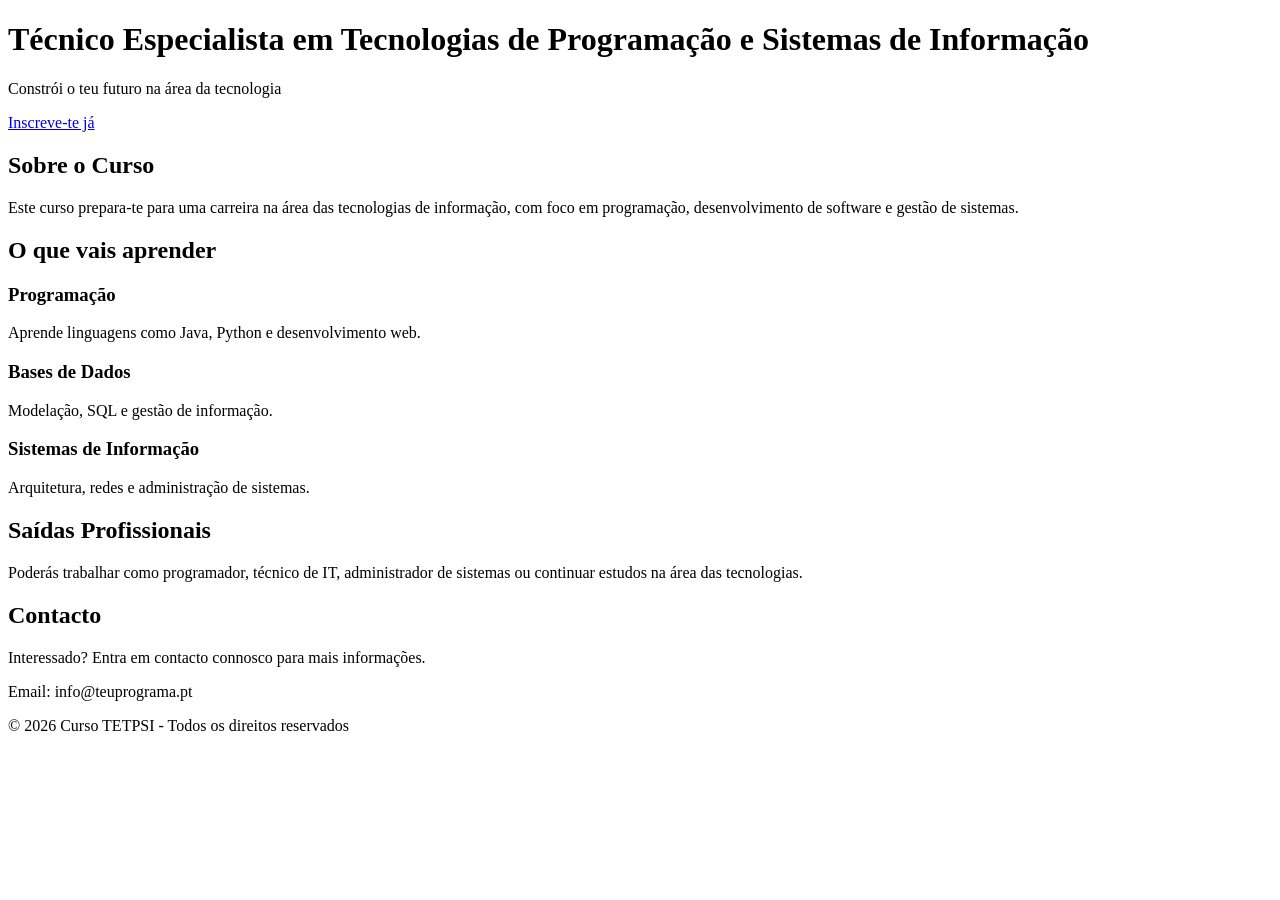
==== index.html @ b31635e3 "16commit" ====
<!DOCTYPE html>
<html lang="pt">
<head>
  <meta charset="UTF-8">
  <meta name="viewport" content="width=device-width, initial-scale=1.0">
  <title>Curso TETPSI</title>
  <link rel="stylesheet" href="styles.css">
</head>
<body>

<header>
  <h1>Técnico Especialista em Tecnologias de Programação e Sistemas de Informação</h1>
  <p>Constrói o teu futuro na área da tecnologia</p>
  <a href="#contacto" class="btn">Inscreve-te já</a>
</header>

<section>
  <h2>Sobre o Curso</h2>
  <p>
    Este curso prepara-te para uma carreira na área das tecnologias de informação,
    com foco em programação, desenvolvimento de software e gestão de sistemas.
  </p>
</section>

<section>
  <h2>O que vais aprender</h2>
  <div class="features">
    <div class="feature">
      <h3>Programação</h3>
      <p>Aprende linguagens como Java, Python e desenvolvimento web.</p>
    </div>
    <div class="feature">
      <h3>Bases de Dados</h3>
      <p>Modelação, SQL e gestão de informação.</p>
    </div>
    <div class="feature">
      <h3>Sistemas de Informação</h3>
      <p>Arquitetura, redes e administração de sistemas.</p>
    </div>
  </div>
</section>

<section>
  <h2>Saídas Profissionais</h2>
  <p>
    Poderás trabalhar como programador, técnico de IT, administrador de sistemas
    ou continuar estudos na área das tecnologias.
  </p>
</section>

<section id="contacto">
  <h2>Contacto</h2>
  <p>Interessado? Entra em contacto connosco para mais informações.</p>
  <p>Email: info@teuprograma.pt</p>
</section>

<footer>
  <p>&copy; 2026 Curso TETPSI - Todos os direitos reservados</p>
</footer>

</body>
</html>
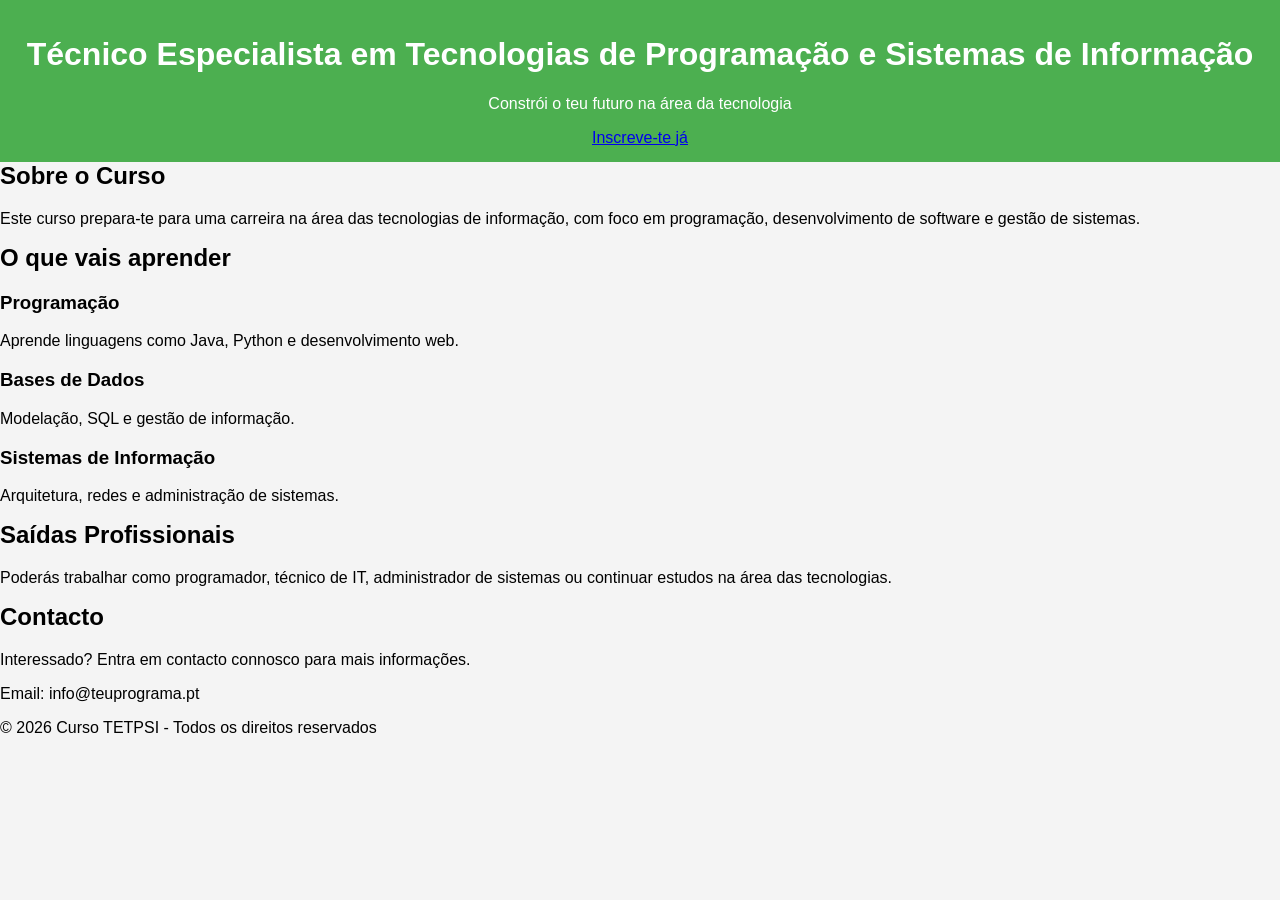
==== commit 2aad1201: "22commit(arranjar link)" ====
--- a/index.html
+++ b/index.html
@@ -4,7 +4,7 @@
   <meta charset="UTF-8">
   <meta name="viewport" content="width=device-width, initial-scale=1.0">
   <title>Curso TETPSI</title>
-  <link rel="stylesheet" href="styles.css">
+  <link rel="stylesheet" href="style.css">
 </head>
 <body>
 
--- a/style.css
+++ b/style.css
@@ -0,0 +1,56 @@
+body {
+  font-family: Arial, sans-serif;
+  margin: 0;
+  background: #f4f4f4;
+}
+
+header {
+  background: #4CAF50;
+  color: white;
+  padding: 15px;
+  text-align: center;
+}
+
+.container {
+  max-width: 800px;
+  margin: 30px auto;
+  background: white;
+  padding: 20px;
+  border-radius: 10px;
+  box-shadow: 0 0 10px rgba(0,0,0,0.1);
+}
+
+h2 {
+  margin-top: 0;
+}
+
+input, button {
+  padding: 10px;
+  margin: 5px 0;
+  width: 100%;
+  border-radius: 5px;
+  border: 1px solid #ccc;
+}
+
+button {
+  background: #4CAF50;
+  color: white;
+  border: none;
+  cursor: pointer;
+}
+
+button:hover {
+  background: #45a049;
+}
+
+ul {
+  list-style: none;
+  padding: 0;
+}
+
+li {
+  background: #eee;
+  margin: 5px 0;
+  padding: 10px;
+  border-radius: 5px;
+}
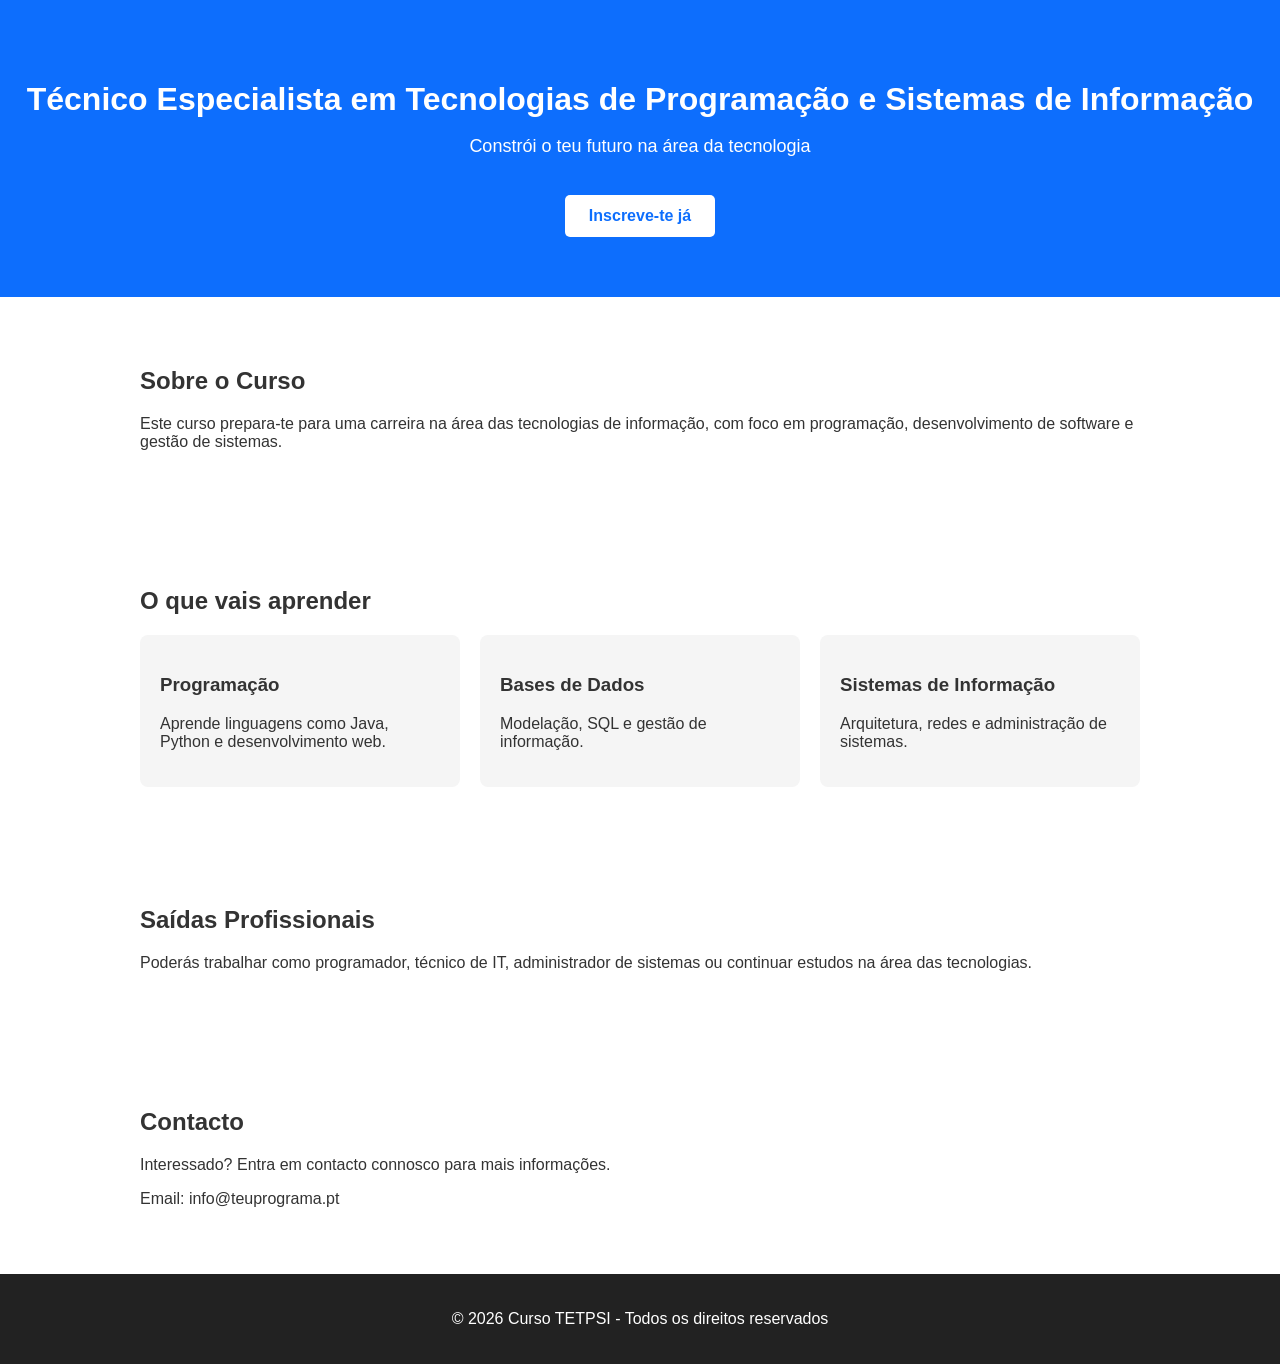
==== commit 6151d5da: "css corrigido" ====
--- a/index.html
+++ b/index.html
@@ -4,7 +4,7 @@
   <meta charset="UTF-8">
   <meta name="viewport" content="width=device-width, initial-scale=1.0">
   <title>Curso TETPSI</title>
-  <link rel="stylesheet" href="style.css">
+  <link rel="stylesheet" href="css/style.css">
 </head>
 <body>
 
--- a/css/style.css
+++ b/css/style.css
@@ -0,0 +1,57 @@
+body {
+  margin: 0;
+  font-family: Arial, sans-serif;
+  color: #333;
+}
+
+header {
+  background: #0d6efd;
+  color: white;
+  padding: 60px 20px;
+  text-align: center;
+}
+
+header h1 {
+  margin-bottom: 10px;
+}
+
+header p {
+  font-size: 18px;
+}
+
+.btn {
+  display: inline-block;
+  margin-top: 20px;
+  padding: 12px 24px;
+  background: white;
+  color: #0d6efd;
+  text-decoration: none;
+  border-radius: 5px;
+  font-weight: bold;
+}
+
+section {
+  padding: 50px 20px;
+  max-width: 1000px;
+  margin: auto;
+}
+
+.features {
+  display: flex;
+  flex-wrap: wrap;
+  gap: 20px;
+}
+
+.feature {
+  flex: 1 1 250px;
+  background: #f5f5f5;
+  padding: 20px;
+  border-radius: 8px;
+}
+
+footer {
+  background: #222;
+  color: white;
+  text-align: center;
+  padding: 20px;
+}
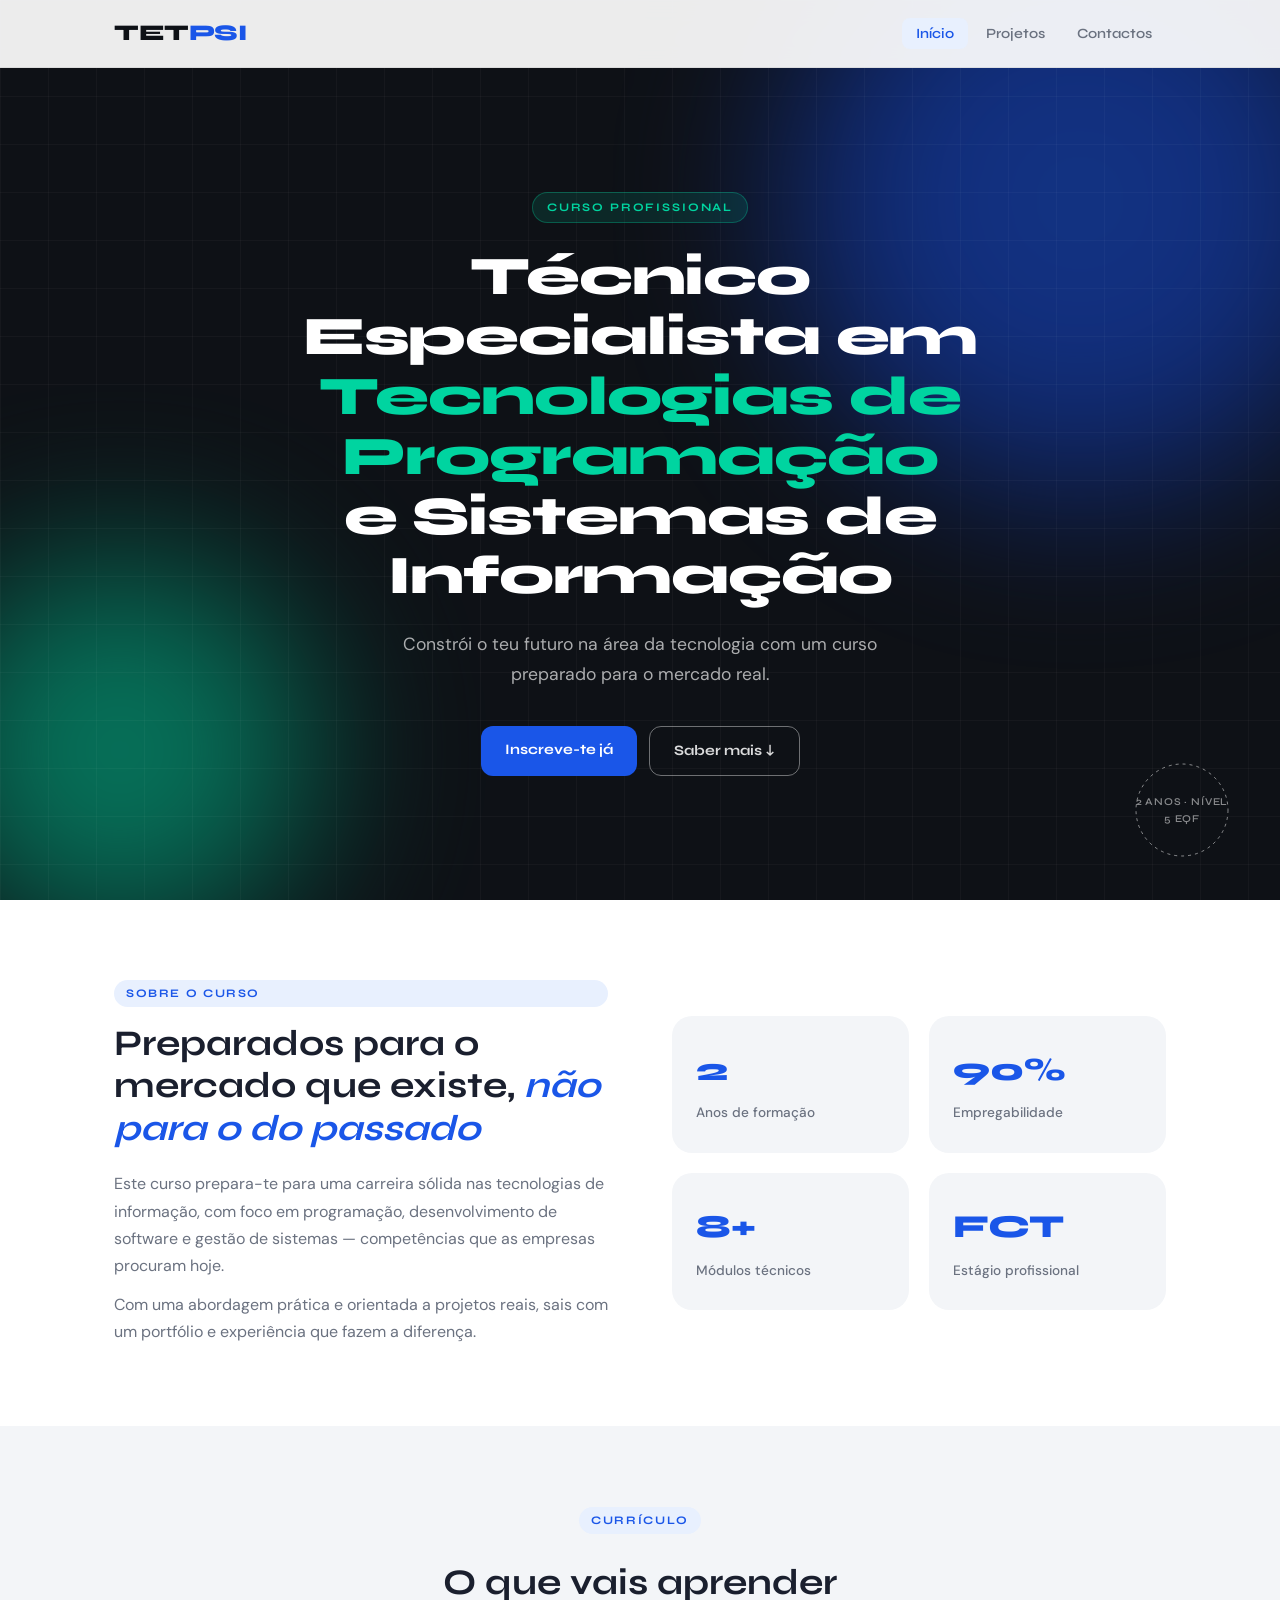
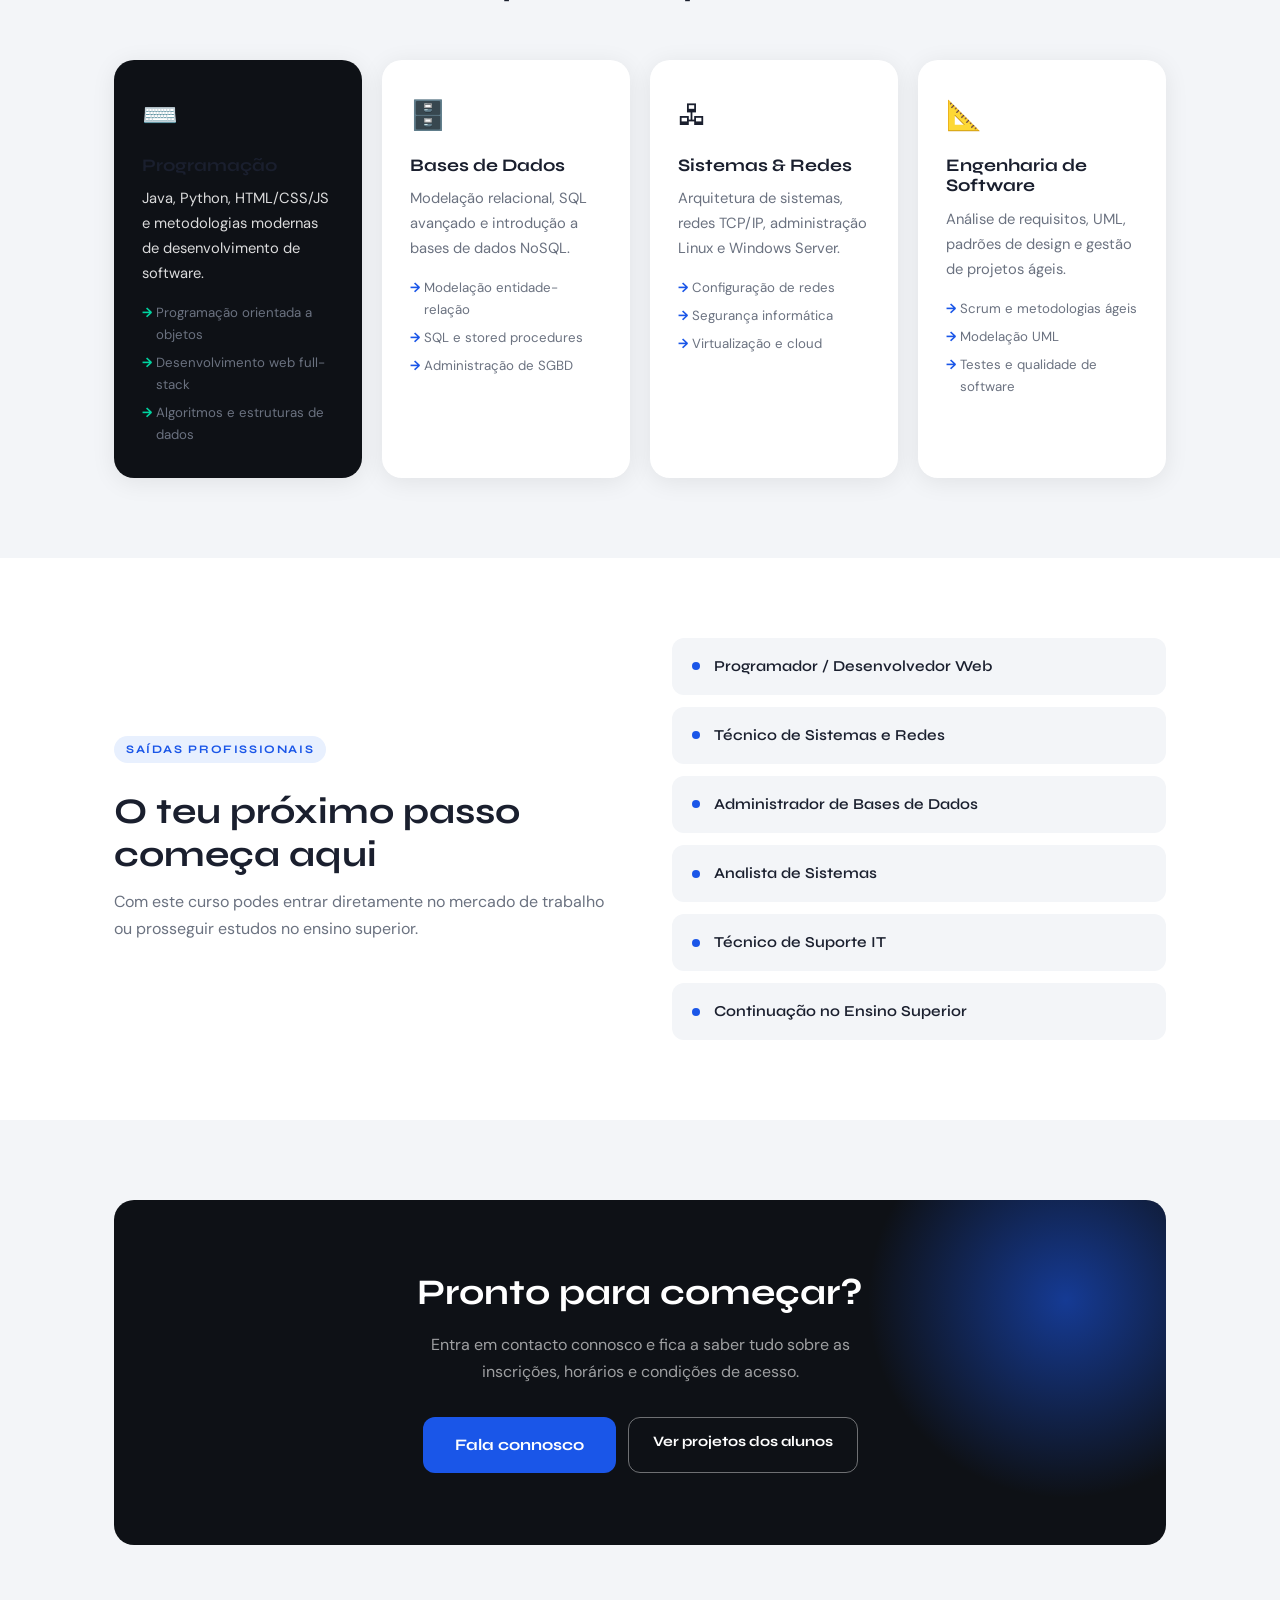
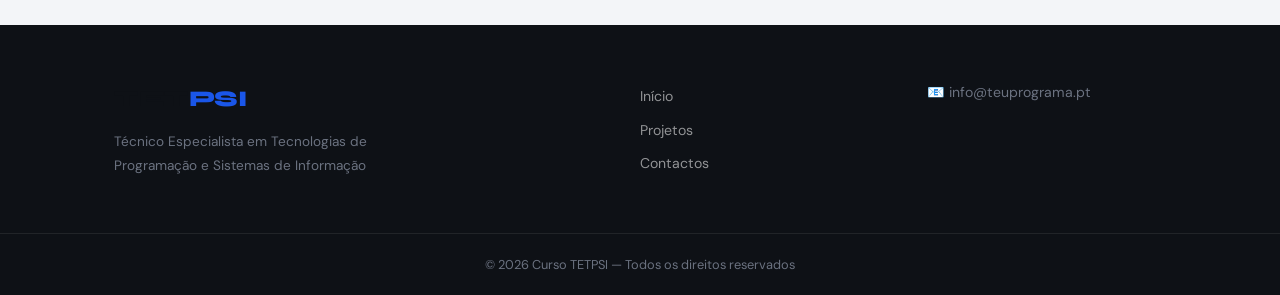
==== commit b9d12fa1: "Atualização da estrutura do site todo" ====
--- a/index.html
+++ b/index.html
@@ -5,58 +5,194 @@
   <meta name="viewport" content="width=device-width, initial-scale=1.0">
   <title>Curso TETPSI</title>
   <link rel="stylesheet" href="css/style.css">
+  <link rel="preconnect" href="https://fonts.googleapis.com">
+  <link rel="preconnect" href="https://fonts.gstatic.com" crossorigin>
+  <link href="https://fonts.googleapis.com/css2?family=Syne:wght@400;600;700;800&family=DM+Sans:ital,wght@0,300;0,400;0,500;1,300&display=swap" rel="stylesheet">
 </head>
 <body>
 
-<header>
-  <h1>Técnico Especialista em Tecnologias de Programação e Sistemas de Informação</h1>
-  <p>Constrói o teu futuro na área da tecnologia</p>
-  <a href="#contacto" class="btn">Inscreve-te já</a>
-</header>
+  <!-- NAV -->
+  <nav class="navbar">
+    <div class="nav-inner">
+      <a href="index.html" class="nav-logo">TET<span>PSI</span></a>
+      <ul class="nav-links">
+        <li><a href="index.html" class="active">Início</a></li>
+        <li><a href="projetos.html">Projetos</a></li>
+        <li><a href="contatos.html">Contactos</a></li>
+      </ul>
+      <button class="nav-toggle" aria-label="Menu">
+        <span></span><span></span><span></span>
+      </button>
+    </div>
+  </nav>
 
-<section>
-  <h2>Sobre o Curso</h2>
-  <p>
-    Este curso prepara-te para uma carreira na área das tecnologias de informação,
-    com foco em programação, desenvolvimento de software e gestão de sistemas.
-  </p>
-</section>
+  <!-- HERO -->
+  <header class="hero">
+    <div class="hero-bg">
+      <div class="blob blob-1"></div>
+      <div class="blob blob-2"></div>
+      <div class="grid-overlay"></div>
+    </div>
+    <div class="hero-content">
+      <span class="hero-tag">Curso Profissional</span>
+      <h1 class="hero-title">
+        Técnico Especialista em<br>
+        <em>Tecnologias de Programação</em><br>
+        e Sistemas de Informação
+      </h1>
+      <p class="hero-sub">Constrói o teu futuro na área da tecnologia com um curso preparado para o mercado real.</p>
+      <div class="hero-actions">
+        <a href="contatos.html" class="btn btn-primary">Inscreve-te já</a>
+        <a href="#sobre" class="btn btn-ghost">Saber mais ↓</a>
+      </div>
+    </div>
+    <div class="hero-badge">
+      <svg viewBox="0 0 100 100" class="badge-ring"><circle cx="50" cy="50" r="46" fill="none" stroke="currentColor" stroke-width="1" stroke-dasharray="3 4"/></svg>
+      <span>2 anos · Nível 5 EQF</span>
+    </div>
+  </header>
 
-<section>
-  <h2>O que vais aprender</h2>
-  <div class="features">
-    <div class="feature">
-      <h3>Programação</h3>
-      <p>Aprende linguagens como Java, Python e desenvolvimento web.</p>
+  <!-- SOBRE -->
+  <section id="sobre" class="section sobre">
+    <div class="container">
+      <div class="sobre-grid">
+        <div class="sobre-text">
+          <span class="section-tag">Sobre o Curso</span>
+          <h2>Preparados para o mercado que existe, <em>não para o do passado</em></h2>
+          <p>Este curso prepara-te para uma carreira sólida nas tecnologias de informação, com foco em programação, desenvolvimento de software e gestão de sistemas — competências que as empresas procuram hoje.</p>
+          <p>Com uma abordagem prática e orientada a projetos reais, sais com um portfólio e experiência que fazem a diferença.</p>
+        </div>
+        <div class="sobre-stats">
+          <div class="stat">
+            <span class="stat-num">2</span>
+            <span class="stat-label">Anos de formação</span>
+          </div>
+          <div class="stat">
+            <span class="stat-num">90%</span>
+            <span class="stat-label">Empregabilidade</span>
+          </div>
+          <div class="stat">
+            <span class="stat-num">8+</span>
+            <span class="stat-label">Módulos técnicos</span>
+          </div>
+          <div class="stat">
+            <span class="stat-num">FCT</span>
+            <span class="stat-label">Estágio profissional</span>
+          </div>
+        </div>
+      </div>
     </div>
-    <div class="feature">
-      <h3>Bases de Dados</h3>
-      <p>Modelação, SQL e gestão de informação.</p>
+  </section>
+
+  <!-- O QUE APRENDES -->
+  <section class="section aprender">
+    <div class="container">
+      <div class="section-header">
+        <span class="section-tag">Currículo</span>
+        <h2>O que vais aprender</h2>
+      </div>
+      <div class="cards-grid">
+        <div class="card card--accent">
+          <div class="card-icon">⌨️</div>
+          <h3>Programação</h3>
+          <p>Java, Python, HTML/CSS/JS e metodologias modernas de desenvolvimento de software.</p>
+          <ul class="card-list">
+            <li>Programação orientada a objetos</li>
+            <li>Desenvolvimento web full-stack</li>
+            <li>Algoritmos e estruturas de dados</li>
+          </ul>
+        </div>
+        <div class="card">
+          <div class="card-icon">🗄️</div>
+          <h3>Bases de Dados</h3>
+          <p>Modelação relacional, SQL avançado e introdução a bases de dados NoSQL.</p>
+          <ul class="card-list">
+            <li>Modelação entidade-relação</li>
+            <li>SQL e stored procedures</li>
+            <li>Administração de SGBD</li>
+          </ul>
+        </div>
+        <div class="card">
+          <div class="card-icon">🖧</div>
+          <h3>Sistemas & Redes</h3>
+          <p>Arquitetura de sistemas, redes TCP/IP, administração Linux e Windows Server.</p>
+          <ul class="card-list">
+            <li>Configuração de redes</li>
+            <li>Segurança informática</li>
+            <li>Virtualização e cloud</li>
+          </ul>
+        </div>
+        <div class="card">
+          <div class="card-icon">📐</div>
+          <h3>Engenharia de Software</h3>
+          <p>Análise de requisitos, UML, padrões de design e gestão de projetos ágeis.</p>
+          <ul class="card-list">
+            <li>Scrum e metodologias ágeis</li>
+            <li>Modelação UML</li>
+            <li>Testes e qualidade de software</li>
+          </ul>
+        </div>
+      </div>
     </div>
-    <div class="feature">
-      <h3>Sistemas de Informação</h3>
-      <p>Arquitetura, redes e administração de sistemas.</p>
+  </section>
+
+  <!-- SAIDAS -->
+  <section class="section saidas">
+    <div class="container">
+      <div class="saidas-inner">
+        <div class="section-header">
+          <span class="section-tag">Saídas Profissionais</span>
+          <h2>O teu próximo passo começa aqui</h2>
+          <p>Com este curso podes entrar diretamente no mercado de trabalho ou prosseguir estudos no ensino superior.</p>
+        </div>
+        <div class="saidas-list">
+          <div class="saida-item"><span class="saida-dot"></span>Programador / Desenvolvedor Web</div>
+          <div class="saida-item"><span class="saida-dot"></span>Técnico de Sistemas e Redes</div>
+          <div class="saida-item"><span class="saida-dot"></span>Administrador de Bases de Dados</div>
+          <div class="saida-item"><span class="saida-dot"></span>Analista de Sistemas</div>
+          <div class="saida-item"><span class="saida-dot"></span>Técnico de Suporte IT</div>
+          <div class="saida-item"><span class="saida-dot"></span>Continuação no Ensino Superior</div>
+        </div>
+      </div>
     </div>
-  </div>
-</section>
+  </section>
 
-<section>
-  <h2>Saídas Profissionais</h2>
-  <p>
-    Poderás trabalhar como programador, técnico de IT, administrador de sistemas
-    ou continuar estudos na área das tecnologias.
-  </p>
-</section>
+  <!-- CTA -->
+  <section class="section cta">
+    <div class="container">
+      <div class="cta-box">
+        <div class="cta-blob"></div>
+        <h2>Pronto para começar?</h2>
+        <p>Entra em contacto connosco e fica a saber tudo sobre as inscrições, horários e condições de acesso.</p>
+        <div class="cta-actions">
+          <a href="contatos.html" class="btn btn-primary btn-lg">Fala connosco</a>
+          <a href="projetos.html" class="btn btn-ghost-dark">Ver projetos dos alunos</a>
+        </div>
+      </div>
+    </div>
+  </section>
 
-<section id="contacto">
-  <h2>Contacto</h2>
-  <p>Interessado? Entra em contacto connosco para mais informações.</p>
-  <p>Email: info@teuprograma.pt</p>
-</section>
+  <!-- FOOTER -->
+  <footer class="footer">
+    <div class="container footer-inner">
+      <div class="footer-brand">
+        <a href="index.html" class="nav-logo">TET<span>PSI</span></a>
+        <p>Técnico Especialista em Tecnologias de Programação e Sistemas de Informação</p>
+      </div>
+      <div class="footer-links">
+        <a href="index.html">Início</a>
+        <a href="projetos.html">Projetos</a>
+        <a href="contatos.html">Contactos</a>
+      </div>
+      <div class="footer-contact">
+        <p>📧 info@teuprograma.pt</p>
+      </div>
+    </div>
+    <div class="footer-bottom">
+      <p>&copy; 2026 Curso TETPSI — Todos os direitos reservados</p>
+    </div>
+  </footer>
 
-<footer>
-  <p>&copy; 2026 Curso TETPSI - Todos os direitos reservados</p>
-</footer>
-
+  <script src="script.js"></script>
 </body>
-</html>+</html>
--- a/css/style.css
+++ b/css/style.css
@@ -1,57 +1,808 @@
+/* =========================================
+   TETPSI — Global Stylesheet
+   ========================================= */
+
+:root {
+  --blue:       #1a56e8;
+  --blue-dark:  #1240c0;
+  --blue-light: #e8f0fe;
+  --dark:       #0e1116;
+  --dark-2:     #1c2230;
+  --gray:       #6b7280;
+  --gray-light: #f3f5f8;
+  --white:      #ffffff;
+  --text:       #1a1f2e;
+  --accent:     #00d4a0;
+
+  --font-display: 'Syne', sans-serif;
+  --font-body:    'DM Sans', sans-serif;
+
+  --radius:  12px;
+  --radius-lg: 20px;
+  --shadow: 0 4px 24px rgba(0,0,0,.08);
+  --shadow-lg: 0 12px 48px rgba(0,0,0,.14);
+
+  --nav-h: 68px;
+}
+
+*, *::before, *::after { box-sizing: border-box; margin: 0; padding: 0; }
+
+html { scroll-behavior: smooth; }
+
 body {
-  margin: 0;
-  font-family: Arial, sans-serif;
-  color: #333;
-}
-
-header {
-  background: #0d6efd;
-  color: white;
-  padding: 60px 20px;
+  font-family: var(--font-body);
+  color: var(--text);
+  background: var(--white);
+  line-height: 1.65;
+  font-size: 16px;
+  -webkit-font-smoothing: antialiased;
+}
+
+em { font-style: italic; color: var(--blue); }
+
+img { max-width: 100%; display: block; }
+
+/* ── CONTAINER ── */
+.container {
+  max-width: 1100px;
+  margin: 0 auto;
+  padding: 0 24px;
+}
+
+/* ── SECTION ── */
+.section { padding: 80px 0; }
+
+.section-tag {
+  display: inline-block;
+  font-family: var(--font-display);
+  font-size: .72rem;
+  font-weight: 700;
+  letter-spacing: .14em;
+  text-transform: uppercase;
+  color: var(--blue);
+  background: var(--blue-light);
+  padding: 4px 12px;
+  border-radius: 100px;
+  margin-bottom: 16px;
+}
+
+.section-header {
   text-align: center;
-}
-
-header h1 {
-  margin-bottom: 10px;
-}
-
-header p {
-  font-size: 18px;
-}
-
+  max-width: 600px;
+  margin: 0 auto 56px;
+}
+
+.section-header h2 { margin-top: 12px; }
+
+/* ── TYPOGRAPHY ── */
+h1, h2, h3, h4 {
+  font-family: var(--font-display);
+  line-height: 1.18;
+  font-weight: 700;
+}
+
+h1 { font-size: clamp(2rem, 5vw, 3.2rem); }
+h2 { font-size: clamp(1.5rem, 3.5vw, 2.25rem); }
+h3 { font-size: 1.2rem; }
+
+p { color: var(--gray); line-height: 1.7; }
+
+/* ── BUTTONS ── */
 .btn {
   display: inline-block;
-  margin-top: 20px;
+  font-family: var(--font-display);
+  font-size: .9rem;
+  font-weight: 700;
   padding: 12px 24px;
-  background: white;
-  color: #0d6efd;
+  border-radius: var(--radius);
   text-decoration: none;
-  border-radius: 5px;
-  font-weight: bold;
-}
-
-section {
-  padding: 50px 20px;
-  max-width: 1000px;
-  margin: auto;
-}
-
-.features {
-  display: flex;
+  transition: all .2s ease;
+  cursor: pointer;
+  border: none;
+}
+
+.btn-primary {
+  background: var(--blue);
+  color: var(--white);
+}
+.btn-primary:hover { background: var(--blue-dark); transform: translateY(-1px); box-shadow: 0 6px 20px rgba(26,86,232,.35); }
+
+.btn-ghost {
+  background: transparent;
+  color: rgba(255,255,255,.85);
+  border: 1.5px solid rgba(255,255,255,.4);
+}
+.btn-ghost:hover { background: rgba(255,255,255,.1); color: #fff; }
+
+.btn-ghost-dark {
+  background: transparent;
+  color: var(--white);
+  border: 1.5px solid rgba(255,255,255,.4);
+}
+.btn-ghost-dark:hover { background: rgba(255,255,255,.1); }
+
+.btn-lg { padding: 15px 32px; font-size: 1rem; }
+
+.btn-full { width: 100%; text-align: center; padding: 14px; font-size: 1rem; }
+
+/* =========================================
+   NAVBAR
+   ========================================= */
+.navbar {
+  position: fixed;
+  top: 0; left: 0; right: 0;
+  z-index: 100;
+  background: rgba(255,255,255,.92);
+  backdrop-filter: blur(12px);
+  border-bottom: 1px solid rgba(0,0,0,.07);
+  height: var(--nav-h);
+}
+
+.nav-inner {
+  max-width: 1100px;
+  margin: 0 auto;
+  padding: 0 24px;
+  height: 100%;
+  display: flex;
+  align-items: center;
+  gap: 32px;
+}
+
+.nav-logo {
+  font-family: var(--font-display);
+  font-size: 1.4rem;
+  font-weight: 800;
+  color: var(--dark);
+  text-decoration: none;
+  letter-spacing: -.02em;
+}
+.nav-logo span { color: var(--blue); }
+
+.nav-links {
+  display: flex;
+  list-style: none;
+  gap: 4px;
+  margin-left: auto;
+}
+
+.nav-links a {
+  font-family: var(--font-display);
+  font-size: .88rem;
+  font-weight: 600;
+  color: var(--gray);
+  text-decoration: none;
+  padding: 7px 14px;
+  border-radius: 8px;
+  transition: all .18s;
+}
+
+.nav-links a:hover { color: var(--blue); background: var(--blue-light); }
+.nav-links a.active { color: var(--blue); background: var(--blue-light); }
+
+.nav-toggle {
+  display: none;
+  flex-direction: column;
+  gap: 5px;
+  background: none;
+  border: none;
+  cursor: pointer;
+  padding: 6px;
+  margin-left: auto;
+}
+.nav-toggle span {
+  display: block;
+  width: 22px;
+  height: 2px;
+  background: var(--dark);
+  border-radius: 2px;
+  transition: all .2s;
+}
+
+/* =========================================
+   HERO
+   ========================================= */
+.hero {
+  position: relative;
+  min-height: 100vh;
+  display: flex;
+  align-items: center;
+  justify-content: center;
+  overflow: hidden;
+  padding-top: var(--nav-h);
+  background: var(--dark);
+}
+
+.hero-bg {
+  position: absolute;
+  inset: 0;
+  overflow: hidden;
+}
+
+.blob {
+  position: absolute;
+  border-radius: 50%;
+  filter: blur(80px);
+  opacity: .55;
+}
+.blob-1 {
+  width: 600px; height: 600px;
+  background: radial-gradient(circle, #1a56e8 0%, #0d2fa8 100%);
+  top: -100px; right: -100px;
+}
+.blob-2 {
+  width: 400px; height: 400px;
+  background: radial-gradient(circle, #00d4a0 0%, #008c6a 100%);
+  bottom: -50px; left: -80px;
+}
+
+.grid-overlay {
+  position: absolute;
+  inset: 0;
+  background-image:
+    linear-gradient(rgba(255,255,255,.03) 1px, transparent 1px),
+    linear-gradient(90deg, rgba(255,255,255,.03) 1px, transparent 1px);
+  background-size: 48px 48px;
+}
+
+.hero-content {
+  position: relative;
+  z-index: 2;
+  text-align: center;
+  color: var(--white);
+  max-width: 820px;
+  padding: 48px 24px;
+  animation: fadeUp .8s ease both;
+}
+
+.hero-tag {
+  display: inline-block;
+  font-family: var(--font-display);
+  font-size: .72rem;
+  font-weight: 700;
+  letter-spacing: .16em;
+  text-transform: uppercase;
+  color: var(--accent);
+  background: rgba(0,212,160,.12);
+  border: 1px solid rgba(0,212,160,.3);
+  padding: 5px 14px;
+  border-radius: 100px;
+  margin-bottom: 24px;
+}
+
+.hero-title {
+  font-size: clamp(1.9rem, 5vw, 3.4rem);
+  font-weight: 800;
+  line-height: 1.1;
+  margin-bottom: 24px;
+  letter-spacing: -.02em;
+}
+.hero-title em {
+  color: var(--accent);
+  font-style: normal;
+}
+
+.hero-sub {
+  font-size: 1.1rem;
+  color: rgba(255,255,255,.65);
+  max-width: 560px;
+  margin: 0 auto 36px;
+  line-height: 1.7;
+}
+
+.hero-actions {
+  display: flex;
+  gap: 12px;
+  justify-content: center;
   flex-wrap: wrap;
+}
+
+.hero-badge {
+  position: absolute;
+  bottom: 40px;
+  right: 48px;
+  z-index: 2;
+  display: flex;
+  align-items: center;
+  justify-content: center;
+  width: 100px;
+  height: 100px;
+  color: rgba(255,255,255,.5);
+  font-family: var(--font-display);
+  font-size: .65rem;
+  font-weight: 600;
+  letter-spacing: .08em;
+  text-align: center;
+  text-transform: uppercase;
+}
+.badge-ring {
+  position: absolute;
+  inset: 0;
+  animation: spin 20s linear infinite;
+}
+
+/* =========================================
+   SOBRE
+   ========================================= */
+.sobre { background: var(--white); }
+
+.sobre-grid {
+  display: grid;
+  grid-template-columns: 1fr 1fr;
+  gap: 64px;
+  align-items: center;
+}
+
+.sobre-text .section-tag { display: block; }
+.sobre-text h2 { margin: 12px 0 20px; }
+.sobre-text p + p { margin-top: 12px; }
+
+.sobre-stats {
+  display: grid;
+  grid-template-columns: 1fr 1fr;
   gap: 20px;
 }
 
-.feature {
-  flex: 1 1 250px;
-  background: #f5f5f5;
-  padding: 20px;
-  border-radius: 8px;
-}
-
-footer {
-  background: #222;
-  color: white;
+.stat {
+  background: var(--gray-light);
+  border-radius: var(--radius-lg);
+  padding: 28px 24px;
+  display: flex;
+  flex-direction: column;
+  gap: 6px;
+  transition: transform .2s, box-shadow .2s;
+}
+.stat:hover { transform: translateY(-3px); box-shadow: var(--shadow); }
+
+.stat-num {
+  font-family: var(--font-display);
+  font-size: 2rem;
+  font-weight: 800;
+  color: var(--blue);
+}
+.stat-label {
+  font-size: .85rem;
+  color: var(--gray);
+  font-weight: 500;
+}
+
+/* =========================================
+   CARDS — O QUE APRENDES
+   ========================================= */
+.aprender { background: var(--gray-light); }
+
+.cards-grid {
+  display: grid;
+  grid-template-columns: repeat(auto-fit, minmax(240px, 1fr));
+  gap: 20px;
+}
+
+.card {
+  background: var(--white);
+  border-radius: var(--radius-lg);
+  padding: 32px 28px;
+  box-shadow: var(--shadow);
+  transition: transform .25s, box-shadow .25s;
+  animation: fadeUp .6s ease both;
+}
+.card:hover { transform: translateY(-5px); box-shadow: var(--shadow-lg); }
+
+.card--accent { background: var(--dark); color: var(--white); }
+.card--accent h3, .card--accent p, .card--accent li { color: rgba(255,255,255,.85); }
+
+.card-icon { font-size: 1.8rem; margin-bottom: 16px; }
+
+.card h3 {
+  font-size: 1.1rem;
+  margin-bottom: 10px;
+  color: var(--text);
+}
+
+.card p { font-size: .92rem; margin-bottom: 16px; }
+
+.card-list {
+  list-style: none;
+  display: flex;
+  flex-direction: column;
+  gap: 6px;
+}
+.card-list li {
+  font-size: .83rem;
+  color: var(--gray);
+  padding-left: 14px;
+  position: relative;
+}
+.card-list li::before {
+  content: '→';
+  position: absolute;
+  left: 0;
+  color: var(--blue);
+  font-weight: 700;
+}
+.card--accent .card-list li::before { color: var(--accent); }
+
+/* =========================================
+   SAÍDAS
+   ========================================= */
+.saidas { background: var(--white); }
+
+.saidas-inner {
+  display: grid;
+  grid-template-columns: 1fr 1fr;
+  gap: 64px;
+  align-items: center;
+}
+
+.saidas-inner .section-header { text-align: left; margin: 0; }
+.saidas-inner .section-header p { margin-top: 12px; }
+
+.saidas-list {
+  display: flex;
+  flex-direction: column;
+  gap: 12px;
+}
+
+.saida-item {
+  display: flex;
+  align-items: center;
+  gap: 14px;
+  font-family: var(--font-display);
+  font-weight: 600;
+  font-size: .95rem;
+  padding: 16px 20px;
+  background: var(--gray-light);
+  border-radius: var(--radius);
+  transition: background .2s, transform .2s;
+}
+.saida-item:hover { background: var(--blue-light); transform: translateX(4px); }
+
+.saida-dot {
+  width: 8px; height: 8px;
+  border-radius: 50%;
+  background: var(--blue);
+  flex-shrink: 0;
+}
+
+/* =========================================
+   CTA
+   ========================================= */
+.cta { background: var(--gray-light); }
+
+.cta-box {
+  position: relative;
+  background: var(--dark);
+  border-radius: var(--radius-lg);
+  padding: 72px 48px;
   text-align: center;
-  padding: 20px;
-}+  overflow: hidden;
+  color: var(--white);
+}
+
+.cta-blob {
+  position: absolute;
+  width: 400px; height: 400px;
+  background: radial-gradient(circle, rgba(26,86,232,.6) 0%, transparent 70%);
+  top: -100px; right: -100px;
+  border-radius: 50%;
+  pointer-events: none;
+}
+
+.cta-box h2 { color: var(--white); margin-bottom: 16px; position: relative; }
+.cta-box p { color: rgba(255,255,255,.6); max-width: 500px; margin: 0 auto 32px; position: relative; }
+
+.cta-actions {
+  display: flex;
+  gap: 12px;
+  justify-content: center;
+  flex-wrap: wrap;
+  position: relative;
+}
+
+/* =========================================
+   PAGE HERO (inner pages)
+   ========================================= */
+.page-hero {
+  background: var(--dark);
+  color: var(--white);
+  padding: calc(var(--nav-h) + 60px) 0 60px;
+  position: relative;
+  overflow: hidden;
+}
+.page-hero::before {
+  content: '';
+  position: absolute;
+  inset: 0;
+  background-image:
+    linear-gradient(rgba(255,255,255,.025) 1px, transparent 1px),
+    linear-gradient(90deg, rgba(255,255,255,.025) 1px, transparent 1px);
+  background-size: 48px 48px;
+}
+.page-hero .container { position: relative; }
+.page-hero .section-tag { display: block; margin-bottom: 12px; }
+.page-hero h1 { color: var(--white); margin-bottom: 16px; }
+.page-hero p { color: rgba(255,255,255,.6); max-width: 540px; font-size: 1.05rem; }
+
+/* =========================================
+   CONTACT PAGE
+   ========================================= */
+.contact-section { background: var(--white); }
+
+.contact-grid {
+  display: grid;
+  grid-template-columns: 1fr 1.4fr;
+  gap: 64px;
+  align-items: start;
+}
+
+.contact-info h2 { margin-bottom: 16px; }
+.contact-info > p { margin-bottom: 32px; }
+
+.info-items {
+  display: flex;
+  flex-direction: column;
+  gap: 20px;
+}
+
+.info-item {
+  display: flex;
+  gap: 16px;
+  align-items: flex-start;
+}
+
+.info-icon {
+  font-size: 1.4rem;
+  width: 44px; height: 44px;
+  background: var(--blue-light);
+  border-radius: 10px;
+  display: flex;
+  align-items: center;
+  justify-content: center;
+  flex-shrink: 0;
+}
+
+.info-item strong {
+  display: block;
+  font-family: var(--font-display);
+  font-size: .85rem;
+  font-weight: 700;
+  color: var(--text);
+  margin-bottom: 2px;
+}
+.info-item span { font-size: .9rem; color: var(--gray); }
+
+/* FORM */
+.contact-form-wrap {
+  background: var(--gray-light);
+  border-radius: var(--radius-lg);
+  padding: 40px;
+}
+
+.form-group {
+  display: flex;
+  flex-direction: column;
+  gap: 6px;
+  margin-bottom: 20px;
+}
+
+.form-group label {
+  font-family: var(--font-display);
+  font-size: .85rem;
+  font-weight: 700;
+  color: var(--text);
+}
+
+.form-group input,
+.form-group textarea,
+.form-group select {
+  width: 100%;
+  padding: 12px 14px;
+  border: 1.5px solid #e0e4ea;
+  border-radius: var(--radius);
+  background: var(--white);
+  font-family: var(--font-body);
+  font-size: .95rem;
+  color: var(--text);
+  transition: border-color .2s, box-shadow .2s;
+  outline: none;
+  -webkit-appearance: none;
+  appearance: none;
+}
+
+.form-group input:focus,
+.form-group textarea:focus,
+.form-group select:focus {
+  border-color: var(--blue);
+  box-shadow: 0 0 0 3px rgba(26,86,232,.12);
+}
+
+.form-group textarea { resize: vertical; min-height: 120px; }
+
+.field-error {
+  font-size: .8rem;
+  color: #e53e3e;
+  display: none;
+}
+.field-error.visible { display: block; }
+
+.form-success {
+  margin-top: 16px;
+  padding: 14px 16px;
+  background: #e6faf5;
+  border: 1px solid #00d4a0;
+  border-radius: var(--radius);
+  font-size: .9rem;
+  color: #00785a;
+  display: none;
+}
+.form-success.visible { display: block; }
+
+/* =========================================
+   PROJETOS PAGE
+   ========================================= */
+.projetos-section { background: var(--white); }
+
+.filter-bar {
+  display: flex;
+  gap: 8px;
+  flex-wrap: wrap;
+  margin-bottom: 40px;
+}
+
+.filter-btn {
+  font-family: var(--font-display);
+  font-size: .82rem;
+  font-weight: 700;
+  padding: 8px 18px;
+  border-radius: 100px;
+  border: 1.5px solid #e0e4ea;
+  background: var(--white);
+  color: var(--gray);
+  cursor: pointer;
+  transition: all .2s;
+}
+.filter-btn.active,
+.filter-btn:hover {
+  background: var(--blue);
+  border-color: var(--blue);
+  color: var(--white);
+}
+
+.projetos-grid {
+  display: grid;
+  grid-template-columns: repeat(auto-fill, minmax(300px, 1fr));
+  gap: 24px;
+}
+
+.projeto-card {
+  background: var(--white);
+  border-radius: var(--radius-lg);
+  border: 1px solid #e8ecf1;
+  overflow: hidden;
+  transition: transform .25s, box-shadow .25s;
+  animation: fadeUp .5s ease both;
+}
+.projeto-card:hover { transform: translateY(-5px); box-shadow: var(--shadow-lg); }
+.projeto-card.hidden { display: none; }
+
+.projeto-thumb {
+  height: 150px;
+  display: flex;
+  align-items: center;
+  justify-content: center;
+}
+.projeto-thumb--blue   { background: linear-gradient(135deg, #1a56e8, #4f7eff); }
+.projeto-thumb--green  { background: linear-gradient(135deg, #059669, #10b981); }
+.projeto-thumb--orange { background: linear-gradient(135deg, #d97706, #f59e0b); }
+.projeto-thumb--purple { background: linear-gradient(135deg, #7c3aed, #a78bfa); }
+.projeto-thumb--red    { background: linear-gradient(135deg, #dc2626, #f87171); }
+.projeto-thumb--teal   { background: linear-gradient(135deg, #0891b2, #22d3ee); }
+
+.projeto-emoji { font-size: 3rem; }
+
+.projeto-body { padding: 24px; }
+
+.projeto-tags {
+  display: flex;
+  flex-wrap: wrap;
+  gap: 6px;
+  margin-bottom: 12px;
+}
+
+.tag {
+  font-size: .72rem;
+  font-family: var(--font-display);
+  font-weight: 700;
+  letter-spacing: .04em;
+  padding: 3px 10px;
+  border-radius: 100px;
+  background: var(--blue-light);
+  color: var(--blue);
+}
+
+.projeto-body h3 { font-size: 1.05rem; margin-bottom: 8px; }
+.projeto-body p { font-size: .88rem; margin-bottom: 16px; }
+
+.projeto-meta {
+  display: flex;
+  gap: 16px;
+  font-size: .78rem;
+  color: var(--gray);
+  flex-wrap: wrap;
+}
+
+/* =========================================
+   FOOTER
+   ========================================= */
+.footer { background: var(--dark); color: rgba(255,255,255,.6); }
+
+.footer-inner {
+  display: grid;
+  grid-template-columns: 2fr 1fr 1fr;
+  gap: 48px;
+  padding: 56px 24px;
+}
+
+.footer-brand .nav-logo { margin-bottom: 12px; display: inline-block; }
+.footer-brand p { font-size: .85rem; max-width: 280px; }
+
+.footer-links {
+  display: flex;
+  flex-direction: column;
+  gap: 10px;
+  padding-top: 4px;
+}
+.footer-links a {
+  color: rgba(255,255,255,.55);
+  text-decoration: none;
+  font-size: .88rem;
+  transition: color .2s;
+}
+.footer-links a:hover { color: var(--white); }
+
+.footer-contact p { font-size: .88rem; }
+
+.footer-bottom {
+  border-top: 1px solid rgba(255,255,255,.08);
+  text-align: center;
+  padding: 20px 24px;
+  font-size: .8rem;
+}
+
+/* =========================================
+   ANIMATIONS
+   ========================================= */
+@keyframes fadeUp {
+  from { opacity: 0; transform: translateY(24px); }
+  to   { opacity: 1; transform: translateY(0); }
+}
+
+@keyframes spin {
+  from { transform: rotate(0deg); }
+  to   { transform: rotate(360deg); }
+}
+
+/* =========================================
+   RESPONSIVE
+   ========================================= */
+@media (max-width: 900px) {
+  .sobre-grid,
+  .saidas-inner,
+  .contact-grid { grid-template-columns: 1fr; gap: 40px; }
+
+  .footer-inner { grid-template-columns: 1fr 1fr; }
+
+  .hero-badge { display: none; }
+}
+
+@media (max-width: 600px) {
+  .section { padding: 56px 0; }
+
+  .nav-links { display: none; flex-direction: column; position: absolute; top: var(--nav-h); left: 0; right: 0; background: var(--white); border-bottom: 1px solid #eee; padding: 12px 24px 20px; gap: 4px; }
+  .nav-links.open { display: flex; }
+  .nav-toggle { display: flex; }
+
+  .footer-inner { grid-template-columns: 1fr; gap: 28px; }
+
+  .cta-box { padding: 48px 24px; }
+
+  .contact-form-wrap { padding: 24px; }
+}
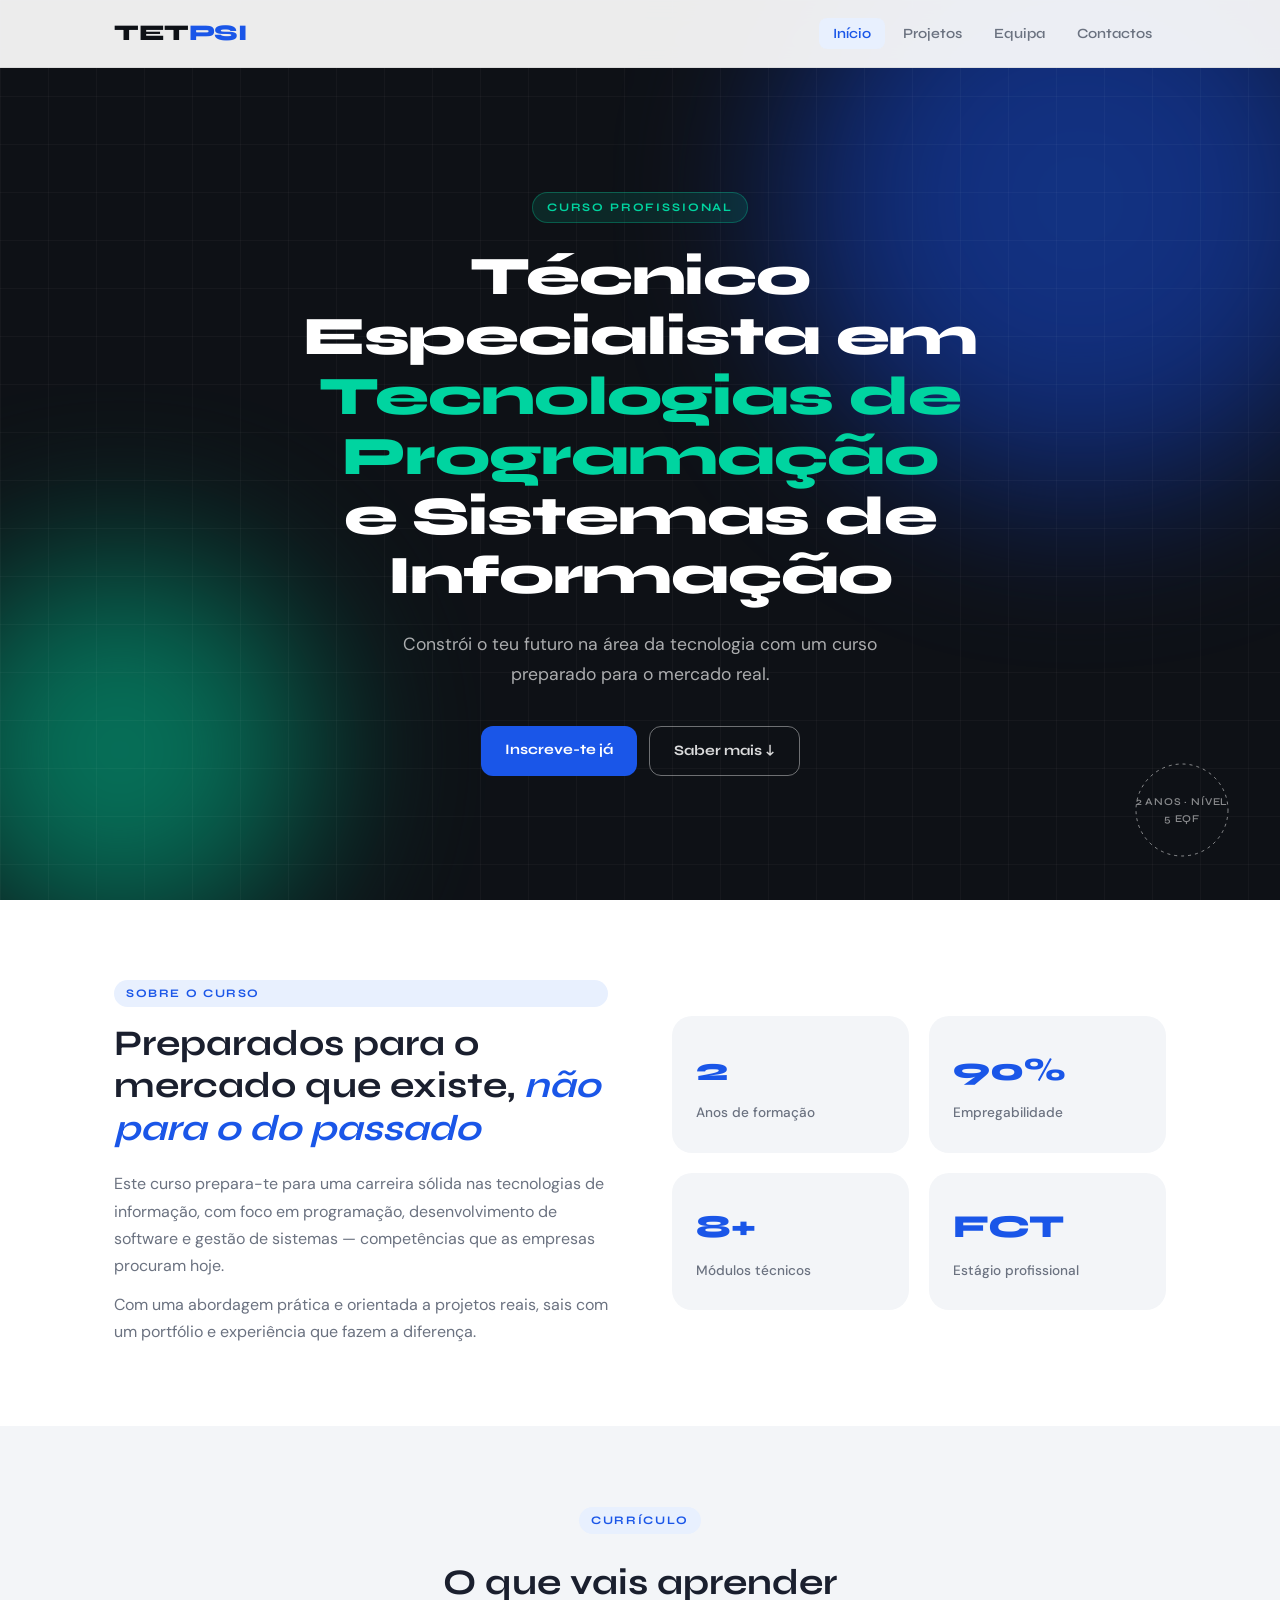
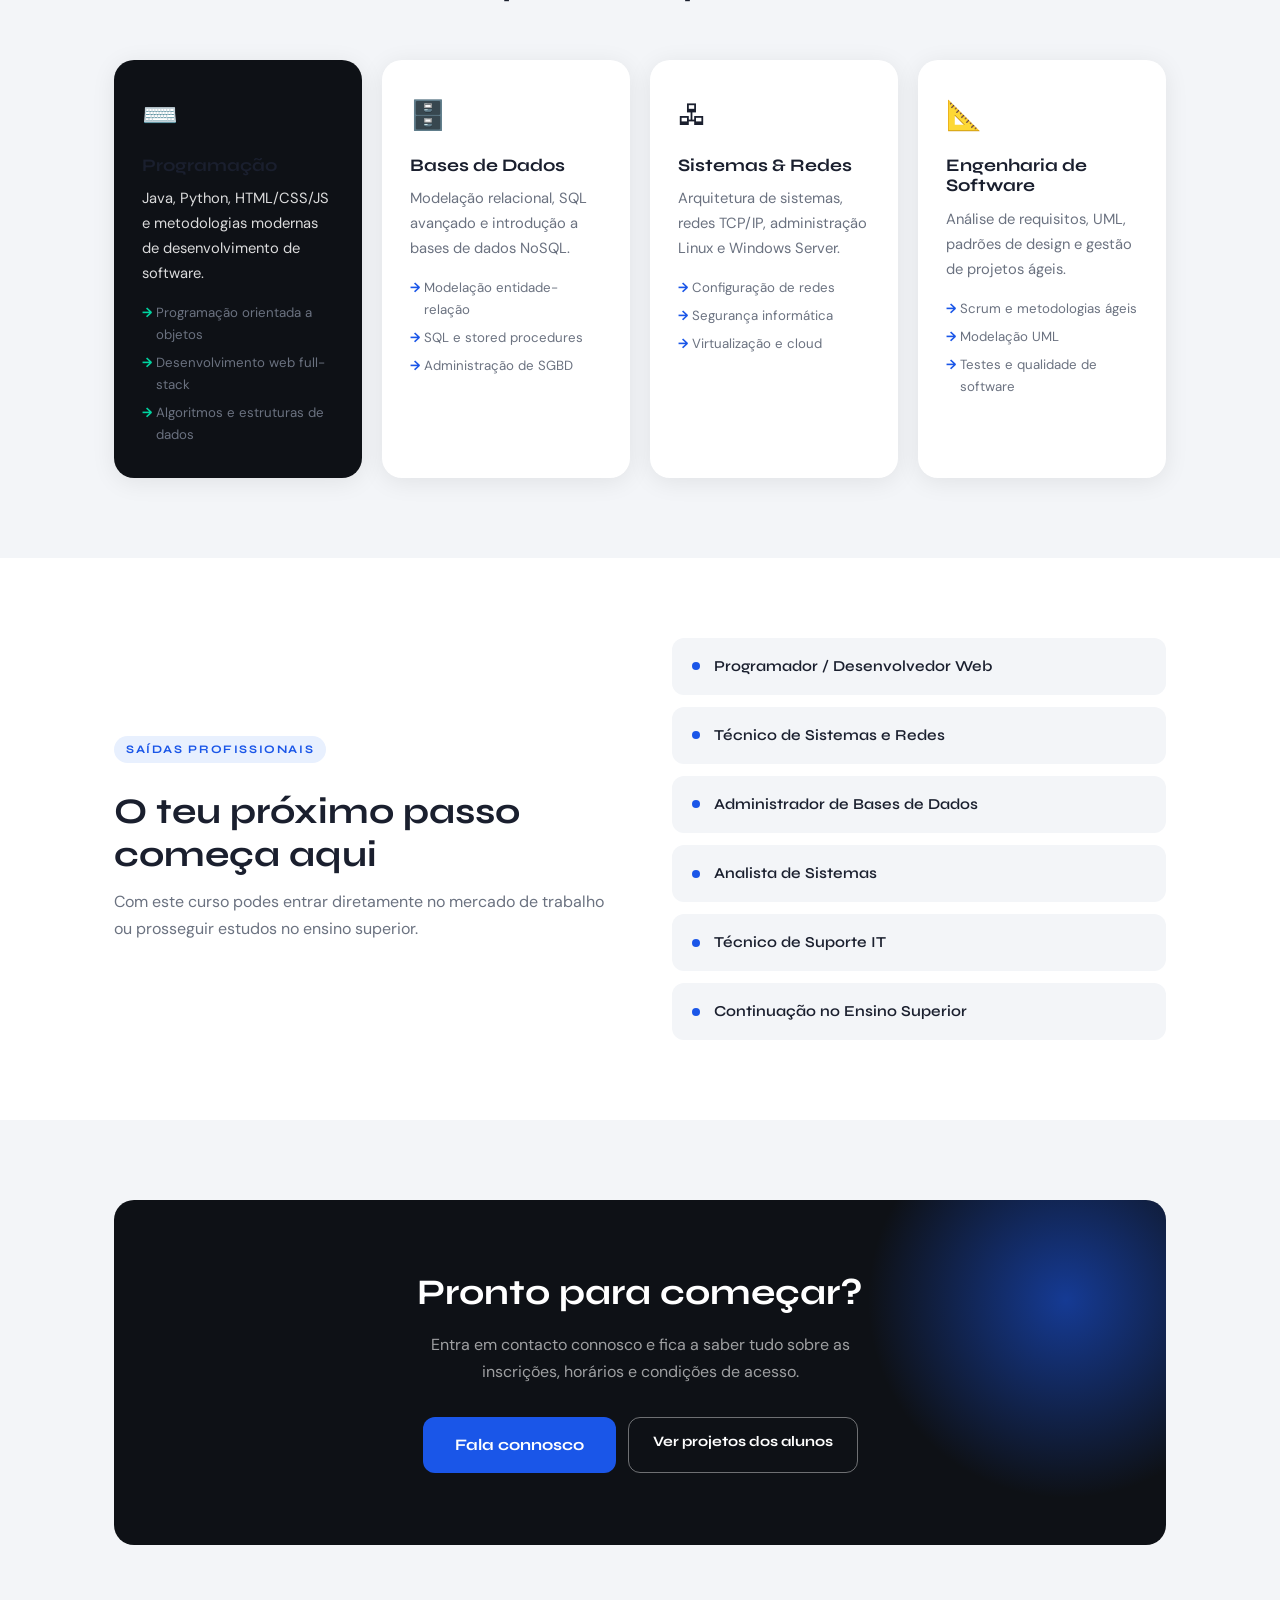
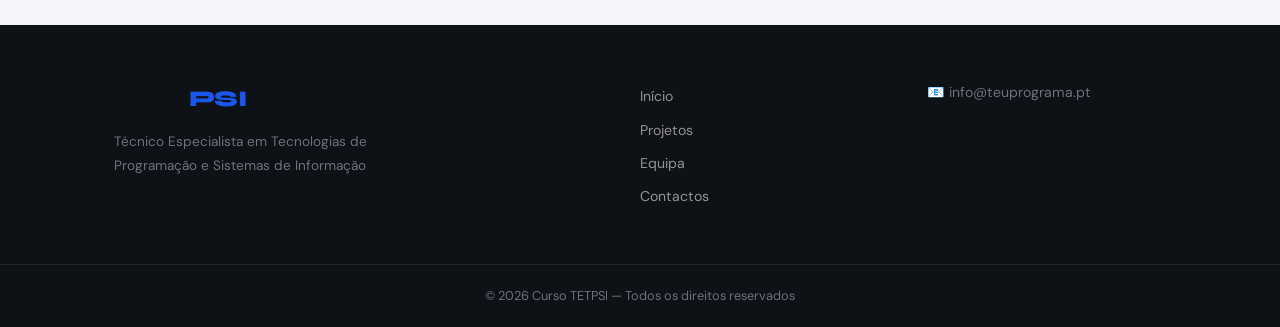
==== commit 34ed1630: "adicionados os caminhos para a pagina equipa no index" ====
--- a/index.html
+++ b/index.html
@@ -17,8 +17,9 @@
       <a href="index.html" class="nav-logo">TET<span>PSI</span></a>
       <ul class="nav-links">
         <li><a href="index.html" class="active">Início</a></li>
-        <li><a href="projetos.html">Projetos</a></li>
-        <li><a href="contatos.html">Contactos</a></li>
+        <li><a href="paginas/projetos.html">Projetos</a></li>
+        <li><a href="paginas/equipa.html">Equipa</a></li>
+        <li><a href="paginas/contatos.html">Contactos</a></li>
       </ul>
       <button class="nav-toggle" aria-label="Menu">
         <span></span><span></span><span></span>
@@ -42,7 +43,7 @@
       </h1>
       <p class="hero-sub">Constrói o teu futuro na área da tecnologia com um curso preparado para o mercado real.</p>
       <div class="hero-actions">
-        <a href="contatos.html" class="btn btn-primary">Inscreve-te já</a>
+        <a href="paginas/contatos.html" class="btn btn-primary">Inscreve-te já</a>
         <a href="#sobre" class="btn btn-ghost">Saber mais ↓</a>
       </div>
     </div>
@@ -165,8 +166,8 @@
         <h2>Pronto para começar?</h2>
         <p>Entra em contacto connosco e fica a saber tudo sobre as inscrições, horários e condições de acesso.</p>
         <div class="cta-actions">
-          <a href="contatos.html" class="btn btn-primary btn-lg">Fala connosco</a>
-          <a href="projetos.html" class="btn btn-ghost-dark">Ver projetos dos alunos</a>
+          <a href="paginas/contatos.html" class="btn btn-primary btn-lg">Fala connosco</a>
+          <a href="paginas/projetos.html" class="btn btn-ghost-dark">Ver projetos dos alunos</a>
         </div>
       </div>
     </div>
@@ -176,13 +177,14 @@
   <footer class="footer">
     <div class="container footer-inner">
       <div class="footer-brand">
-        <a href="index.html" class="nav-logo">TET<span>PSI</span></a>
+        <a href="paginas/index.html" class="nav-logo">TET<span>PSI</span></a>
         <p>Técnico Especialista em Tecnologias de Programação e Sistemas de Informação</p>
       </div>
       <div class="footer-links">
         <a href="index.html">Início</a>
-        <a href="projetos.html">Projetos</a>
-        <a href="contatos.html">Contactos</a>
+        <a href="paginas/projetos.html">Projetos</a>
+        <a href="paginas/equipa.html">Equipa</a>
+        <a href="paginas/contatos.html">Contactos</a>
       </div>
       <div class="footer-contact">
         <p>📧 info@teuprograma.pt</p>
